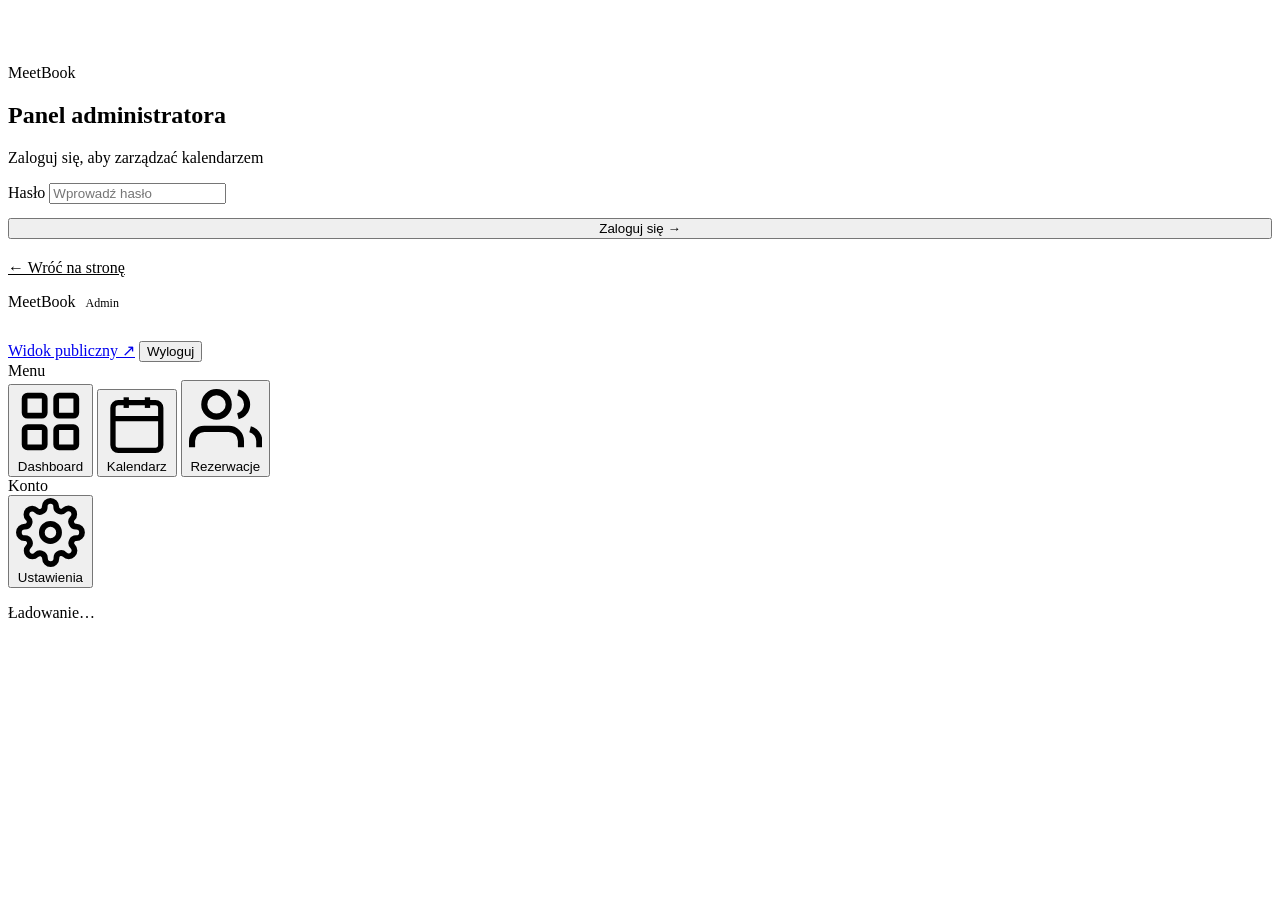
==== admin.html @ 28363630 "Add files via upload" ====
<!DOCTYPE html>
<html lang="pl">
<head>
<meta charset="UTF-8" />
<meta name="viewport" content="width=device-width, initial-scale=1.0" />
<title>MeetBook — Panel admina</title>
<link rel="preconnect" href="https://fonts.googleapis.com" />
<link href="https://fonts.googleapis.com/css2?family=Inter:wght@300;400;500;600;700;800&display=swap" rel="stylesheet" />
<link rel="stylesheet" href="css/style.css" />
</head>
<body>

<!-- ═══ LOGIN SCREEN ═══ -->
<div id="login-screen" class="hidden">
  <div class="login-wrap">
    <div class="login-card">
      <div class="brand">
        <div style="width:44px;height:44px;border-radius:12px;background:var(--blue);display:flex;align-items:center;justify-content:center;margin:0 auto 12px">
          <svg width="22" height="22" fill="none" stroke="white" stroke-width="2.5" viewBox="0 0 24 24"><rect x="3" y="11" width="18" height="11" rx="2" ry="2"/><path d="M7 11V7a5 5 0 0110 0v4"/></svg>
        </div>
        <div class="brand-name">MeetBook</div>
      </div>
      <h2>Panel administratora</h2>
      <p class="sub">Zaloguj się, aby zarządzać kalendarzem</p>

      <div style="display:flex;flex-direction:column;gap:14px">
        <div class="form-group">
          <label class="form-label">Hasło</label>
          <input class="form-input" id="login-pw" type="password"
            placeholder="Wprowadź hasło"
            onkeydown="Admin.handleLoginKey(event)" />
          <span class="form-error hidden" id="login-err"></span>
        </div>
        <button class="btn btn-primary btn-full" onclick="Admin.login()">Zaloguj się →</button>
      </div>

      <p class="muted2 t-xs text-center" style="margin-top:20px">
        <a href="index.html" style="color:var(--text-3)">← Wróć na stronę</a>
      </p>
    </div>
  </div>
</div>

<!-- ═══ ADMIN SCREEN ═══ -->
<div id="admin-screen" class="hidden">

  <nav class="nav">
    <div class="nav-inner">
      <div class="nav-brand"><div class="dot"></div>MeetBook <span style="font-size:12px;font-weight:400;color:var(--text-3);margin-left:6px">Admin</span></div>
      <div class="flex items-center gap-3">
        <div class="flex items-center gap-2">
          <div class="avatar" style="width:30px;height:30px;font-size:12px" id="admin-owner-initials"></div>
          <span class="fw-5 t-sm" id="admin-owner-name"></span>
        </div>
        <a href="book.html" class="btn btn-outline btn-sm" target="_blank">Widok publiczny ↗</a>
        <button class="btn btn-ghost btn-sm" onclick="Admin.logout()">Wyloguj</button>
      </div>
    </div>
  </nav>

  <div class="admin-layout">

    <!-- SIDEBAR -->
    <aside class="admin-sidebar">
      <div class="sidebar-section">Menu</div>

      <button class="sidebar-item" data-page="dashboard" onclick="Admin.renderPage('dashboard')">
        <svg fill="none" stroke="currentColor" stroke-width="2" viewBox="0 0 24 24"><rect x="3" y="3" width="7" height="7" rx="1"/><rect x="14" y="3" width="7" height="7" rx="1"/><rect x="3" y="14" width="7" height="7" rx="1"/><rect x="14" y="14" width="7" height="7" rx="1"/></svg>
        Dashboard
      </button>

      <button class="sidebar-item" data-page="calendar" onclick="Admin.renderPage('calendar')">
        <svg fill="none" stroke="currentColor" stroke-width="2" viewBox="0 0 24 24"><rect x="3" y="4" width="18" height="18" rx="2" ry="2"/><line x1="16" y1="2" x2="16" y2="6"/><line x1="8" y1="2" x2="8" y2="6"/><line x1="3" y1="10" x2="21" y2="10"/></svg>
        Kalendarz
      </button>

      <button class="sidebar-item" data-page="bookings" onclick="Admin.renderPage('bookings')">
        <svg fill="none" stroke="currentColor" stroke-width="2" viewBox="0 0 24 24"><path d="M17 21v-2a4 4 0 00-4-4H5a4 4 0 00-4 4v2"/><circle cx="9" cy="7" r="4"/><path d="M23 21v-2a4 4 0 00-3-3.87M16 3.13a4 4 0 010 7.75"/></svg>
        Rezerwacje
      </button>

      <div class="sidebar-section" style="margin-top:auto">Konto</div>

      <button class="sidebar-item" data-page="settings" onclick="Admin.renderPage('settings')">
        <svg fill="none" stroke="currentColor" stroke-width="2" viewBox="0 0 24 24"><circle cx="12" cy="12" r="3"/><path d="M19.4 15a1.65 1.65 0 00.33 1.82l.06.06a2 2 0 010 2.83 2 2 0 01-2.83 0l-.06-.06a1.65 1.65 0 00-1.82-.33 1.65 1.65 0 00-1 1.51V21a2 2 0 01-4 0v-.09A1.65 1.65 0 009 19.4a1.65 1.65 0 00-1.82.33l-.06.06a2 2 0 01-2.83 0 2 2 0 010-2.83l.06-.06A1.65 1.65 0 004.68 15a1.65 1.65 0 00-1.51-1H3a2 2 0 010-4h.09A1.65 1.65 0 004.6 9a1.65 1.65 0 00-.33-1.82l-.06-.06a2 2 0 010-2.83 2 2 0 012.83 0l.06.06A1.65 1.65 0 009 4.68a1.65 1.65 0 001-1.51V3a2 2 0 014 0v.09a1.65 1.65 0 001 1.51 1.65 1.65 0 001.82-.33l.06-.06a2 2 0 012.83 0 2 2 0 010 2.83l-.06.06A1.65 1.65 0 0019.4 9a1.65 1.65 0 001.51 1H21a2 2 0 010 4h-.09a1.65 1.65 0 00-1.51 1z"/></svg>
        Ustawienia
      </button>
    </aside>

    <!-- MAIN CONTENT -->
    <main class="admin-main" id="admin-content">
      <p class="muted">Ładowanie…</p>
    </main>

  </div>
</div>

<div id="toast-container"></div>

<script src="js/data.js"></script>
<script src="js/admin.js"></script>
</body>
</html>
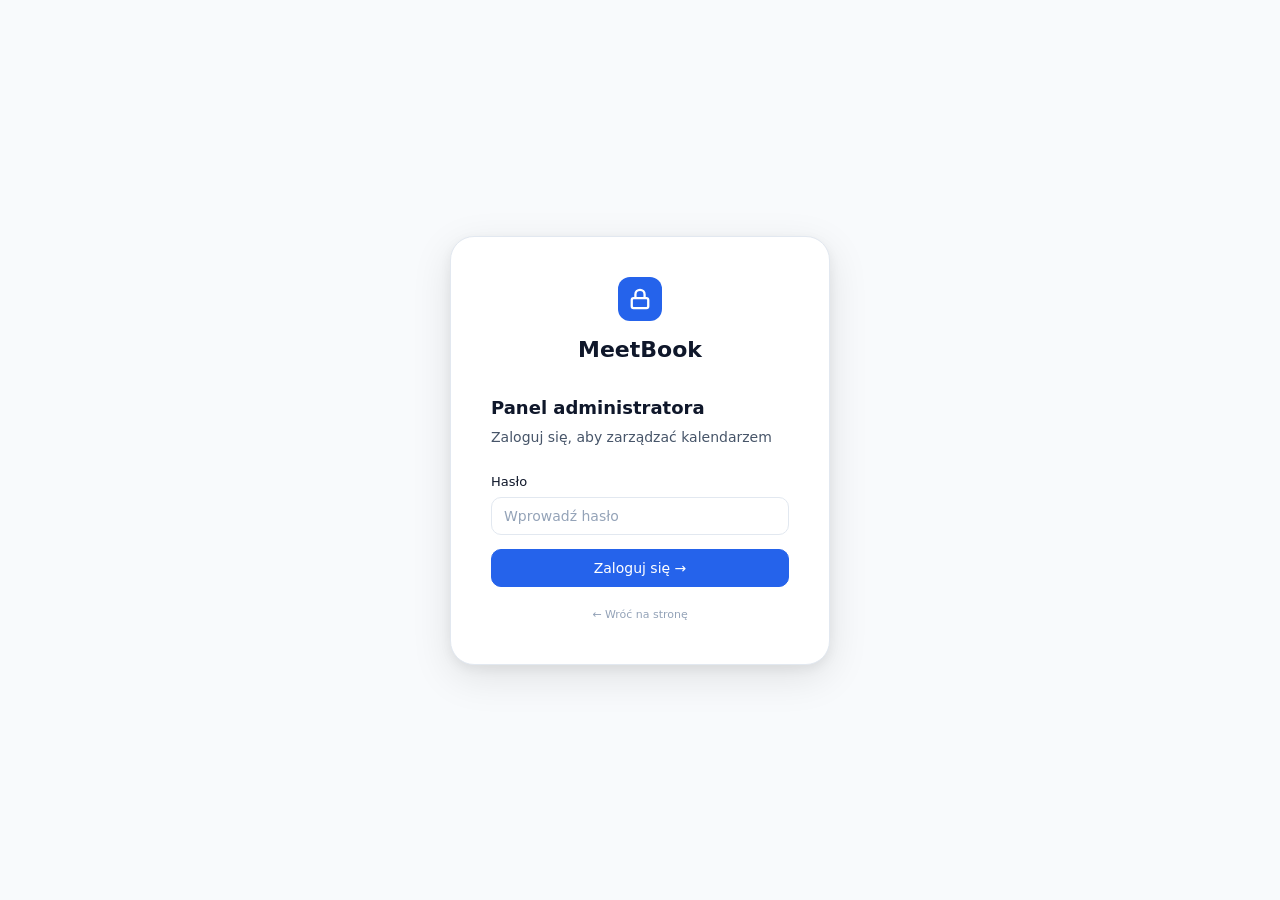
==== commit 6460b301: "Update admin.html" ====
--- a/admin.html
+++ b/admin.html
@@ -6,12 +6,17 @@
 <title>MeetBook — Panel admina</title>
 <link rel="preconnect" href="https://fonts.googleapis.com" />
 <link href="https://fonts.googleapis.com/css2?family=Inter:wght@300;400;500;600;700;800&display=swap" rel="stylesheet" />
-<link rel="stylesheet" href="css/style.css" />
+<link rel="stylesheet" href="style.css" />
+<style>
+  #login-screen { display: block; }
+  #admin-screen { display: none; }
+  .hidden       { display: none !important; }
+</style>
 </head>
 <body>
 
 <!-- ═══ LOGIN SCREEN ═══ -->
-<div id="login-screen" class="hidden">
+<div id="login-screen">
   <div class="login-wrap">
     <div class="login-card">
       <div class="brand">
@@ -42,7 +47,7 @@
 </div>
 
 <!-- ═══ ADMIN SCREEN ═══ -->
-<div id="admin-screen" class="hidden">
+<div id="admin-screen" style="display:none">
 
   <nav class="nav">
     <div class="nav-inner">
@@ -59,8 +64,6 @@
   </nav>
 
   <div class="admin-layout">
-
-    <!-- SIDEBAR -->
     <aside class="admin-sidebar">
       <div class="sidebar-section">Menu</div>
 
@@ -87,17 +90,14 @@
       </button>
     </aside>
 
-    <!-- MAIN CONTENT -->
     <main class="admin-main" id="admin-content">
       <p class="muted">Ładowanie…</p>
     </main>
-
   </div>
 </div>
 
 <div id="toast-container"></div>
-
-<script src="js/data.js"></script>
-<script src="js/admin.js"></script>
+<script src="data.js"></script>
+<script src="admin.js"></script>
 </body>
 </html>
--- a/style.css
+++ b/style.css
@@ -0,0 +1,543 @@
+/* ─── RESET & BASE ─────────────────────────────────── */
+*, *::before, *::after { box-sizing: border-box; margin: 0; padding: 0; }
+
+:root {
+  --blue:        #2563eb;
+  --blue-dark:   #1d4ed8;
+  --blue-light:  #eff6ff;
+  --blue-mid:    #bfdbfe;
+  --blue-muted:  #dbeafe;
+  --text:        #0f172a;
+  --text-2:      #475569;
+  --text-3:      #94a3b8;
+  --border:      #e2e8f0;
+  --border-2:    #cbd5e1;
+  --bg:          #f8fafc;
+  --white:       #ffffff;
+  --green:       #16a34a;
+  --green-light: #dcfce7;
+  --red:         #dc2626;
+  --red-light:   #fee2e2;
+  --amber:       #d97706;
+  --amber-light: #fef3c7;
+  --radius-sm:   6px;
+  --radius:      10px;
+  --radius-lg:   16px;
+  --radius-xl:   24px;
+  --shadow-sm:   0 1px 3px rgba(0,0,0,.06), 0 1px 2px rgba(0,0,0,.04);
+  --shadow:      0 4px 16px rgba(0,0,0,.07), 0 1px 4px rgba(0,0,0,.04);
+  --shadow-lg:   0 12px 40px rgba(0,0,0,.10), 0 4px 12px rgba(0,0,0,.06);
+}
+
+html { font-size: 16px; -webkit-font-smoothing: antialiased; }
+
+body {
+  font-family: 'Inter', system-ui, sans-serif;
+  background: var(--bg);
+  color: var(--text);
+  min-height: 100vh;
+  line-height: 1.5;
+}
+
+a { color: inherit; text-decoration: none; }
+button { font-family: inherit; cursor: pointer; }
+input, textarea, select { font-family: inherit; }
+
+/* ─── TYPOGRAPHY ─────────────────────────────────── */
+.t-xs   { font-size: 11px; }
+.t-sm   { font-size: 13px; }
+.t-base { font-size: 15px; }
+.t-lg   { font-size: 17px; }
+.t-xl   { font-size: 20px; }
+.t-2xl  { font-size: 24px; }
+.t-3xl  { font-size: 30px; }
+.t-4xl  { font-size: 38px; }
+.fw-4   { font-weight: 400; }
+.fw-5   { font-weight: 500; }
+.fw-6   { font-weight: 600; }
+.fw-7   { font-weight: 700; }
+.muted  { color: var(--text-2); }
+.muted2 { color: var(--text-3); }
+.blue   { color: var(--blue); }
+
+/* ─── LAYOUT ─────────────────────────────────── */
+.container  { max-width: 1120px; margin: 0 auto; padding: 0 24px; }
+.container-sm { max-width: 720px; margin: 0 auto; padding: 0 24px; }
+.container-xs { max-width: 520px; margin: 0 auto; padding: 0 24px; }
+
+/* ─── NAV ─────────────────────────────────── */
+.nav {
+  background: var(--white);
+  border-bottom: 1px solid var(--border);
+  position: sticky; top: 0; z-index: 100;
+}
+.nav-inner {
+  max-width: 1120px; margin: 0 auto; padding: 0 24px;
+  height: 60px;
+  display: flex; align-items: center; justify-content: space-between;
+}
+.nav-brand {
+  font-size: 18px; font-weight: 700; color: var(--text);
+  display: flex; align-items: center; gap: 8px;
+}
+.nav-brand .dot {
+  width: 8px; height: 8px; border-radius: 50%; background: var(--blue);
+}
+.nav-links { display: flex; align-items: center; gap: 6px; }
+.nav-link {
+  font-size: 14px; color: var(--text-2); font-weight: 500;
+  padding: 6px 12px; border-radius: var(--radius-sm);
+  transition: all .15s; border: none; background: none;
+}
+.nav-link:hover { background: var(--bg); color: var(--text); }
+.nav-link.active { color: var(--blue); background: var(--blue-light); }
+
+/* ─── BUTTONS ─────────────────────────────────── */
+.btn {
+  display: inline-flex; align-items: center; justify-content: center;
+  gap: 6px; padding: 10px 18px; border-radius: var(--radius);
+  font-size: 14px; font-weight: 500; border: 1.5px solid transparent;
+  transition: all .15s; white-space: nowrap;
+}
+.btn-primary {
+  background: var(--blue); color: white; border-color: var(--blue);
+}
+.btn-primary:hover { background: var(--blue-dark); border-color: var(--blue-dark); transform: translateY(-1px); box-shadow: 0 4px 12px rgba(37,99,235,.25); }
+.btn-primary:active { transform: translateY(0); }
+
+.btn-outline {
+  background: white; color: var(--text); border-color: var(--border-2);
+}
+.btn-outline:hover { border-color: var(--blue); color: var(--blue); background: var(--blue-light); }
+
+.btn-ghost {
+  background: transparent; color: var(--text-2); border-color: transparent;
+}
+.btn-ghost:hover { background: var(--bg); color: var(--text); }
+
+.btn-danger {
+  background: var(--red); color: white; border-color: var(--red);
+}
+.btn-danger:hover { background: #b91c1c; }
+
+.btn-sm { padding: 6px 12px; font-size: 13px; }
+.btn-lg { padding: 13px 24px; font-size: 15px; }
+.btn-full { width: 100%; }
+
+.btn:disabled { opacity: .5; pointer-events: none; }
+
+/* ─── CARDS ─────────────────────────────────── */
+.card {
+  background: var(--white);
+  border: 1px solid var(--border);
+  border-radius: var(--radius-lg);
+  box-shadow: var(--shadow-sm);
+}
+.card-pad { padding: 24px; }
+.card-pad-lg { padding: 32px; }
+
+/* ─── FORM ELEMENTS ─────────────────────────────────── */
+.form-group { display: flex; flex-direction: column; gap: 6px; }
+.form-label {
+  font-size: 13px; font-weight: 500; color: var(--text);
+}
+.form-label .req { color: var(--red); margin-left: 2px; }
+
+.form-input, .form-textarea, .form-select {
+  padding: 10px 12px;
+  border: 1.5px solid var(--border);
+  border-radius: var(--radius);
+  font-size: 14px; color: var(--text);
+  background: var(--white);
+  transition: border-color .15s, box-shadow .15s;
+  outline: none;
+  width: 100%;
+}
+.form-input:focus, .form-textarea:focus, .form-select:focus {
+  border-color: var(--blue);
+  box-shadow: 0 0 0 3px rgba(37,99,235,.1);
+}
+.form-input::placeholder, .form-textarea::placeholder { color: var(--text-3); }
+.form-textarea { resize: vertical; min-height: 90px; line-height: 1.6; }
+.form-error { font-size: 12px; color: var(--red); }
+.form-hint  { font-size: 12px; color: var(--text-3); }
+
+/* ─── BADGE ─────────────────────────────────── */
+.badge {
+  display: inline-flex; align-items: center; gap: 4px;
+  padding: 3px 10px; border-radius: 20px;
+  font-size: 12px; font-weight: 500;
+}
+.badge-blue   { background: var(--blue-light);  color: var(--blue-dark); }
+.badge-green  { background: var(--green-light);  color: var(--green); }
+.badge-red    { background: var(--red-light);    color: var(--red); }
+.badge-amber  { background: var(--amber-light);  color: var(--amber); }
+.badge-gray   { background: var(--bg);           color: var(--text-2); border: 1px solid var(--border); }
+
+/* ─── DIVIDER ─────────────────────────────────── */
+.divider { height: 1px; background: var(--border); margin: 20px 0; }
+
+/* ─── AVATAR ─────────────────────────────────── */
+.avatar {
+  width: 40px; height: 40px; border-radius: 50%;
+  background: var(--blue-light);
+  display: flex; align-items: center; justify-content: center;
+  font-size: 15px; font-weight: 600; color: var(--blue-dark);
+  flex-shrink: 0;
+}
+
+/* ─── TOAST ─────────────────────────────────── */
+#toast-container {
+  position: fixed; bottom: 24px; right: 24px;
+  display: flex; flex-direction: column; gap: 8px;
+  z-index: 9999; pointer-events: none;
+}
+.toast {
+  background: var(--text); color: white;
+  padding: 12px 18px; border-radius: var(--radius);
+  font-size: 14px; box-shadow: var(--shadow-lg);
+  display: flex; align-items: center; gap: 10px;
+  pointer-events: all;
+  animation: slideUp .25s ease;
+  max-width: 320px;
+}
+.toast.success { background: var(--green); }
+.toast.error   { background: var(--red); }
+.toast.warning { background: var(--amber); }
+@keyframes slideUp {
+  from { opacity: 0; transform: translateY(12px); }
+  to   { opacity: 1; transform: translateY(0); }
+}
+
+/* ─── MODAL ─────────────────────────────────── */
+.modal-backdrop {
+  position: fixed; inset: 0;
+  background: rgba(15,23,42,.4);
+  backdrop-filter: blur(2px);
+  display: flex; align-items: center; justify-content: center;
+  z-index: 500; padding: 16px;
+  animation: fadeIn .2s ease;
+}
+@keyframes fadeIn { from { opacity: 0; } to { opacity: 1; } }
+
+.modal-box {
+  background: var(--white);
+  border-radius: var(--radius-xl);
+  box-shadow: var(--shadow-lg);
+  width: 100%; max-width: 440px;
+  padding: 28px;
+  animation: scaleIn .2s ease;
+}
+@keyframes scaleIn {
+  from { opacity: 0; transform: scale(.96); }
+  to   { opacity: 1; transform: scale(1); }
+}
+.modal-header {
+  display: flex; align-items: flex-start; justify-content: space-between;
+  margin-bottom: 20px;
+}
+.modal-title { font-size: 17px; font-weight: 600; }
+.modal-close {
+  background: none; border: none; font-size: 20px;
+  color: var(--text-3); cursor: pointer; line-height: 1;
+  padding: 2px 6px; border-radius: var(--radius-sm);
+}
+.modal-close:hover { background: var(--bg); color: var(--text); }
+.modal-actions { display: flex; gap: 8px; margin-top: 20px; justify-content: flex-end; }
+
+/* ─── STAT CARDS ─────────────────────────────────── */
+.stats-grid {
+  display: grid;
+  grid-template-columns: repeat(auto-fit, minmax(160px, 1fr));
+  gap: 12px;
+  margin-bottom: 24px;
+}
+.stat-card {
+  background: var(--white);
+  border: 1px solid var(--border);
+  border-radius: var(--radius-lg);
+  padding: 20px;
+  box-shadow: var(--shadow-sm);
+}
+.stat-value { font-size: 28px; font-weight: 700; line-height: 1; margin-bottom: 4px; }
+.stat-label { font-size: 13px; color: var(--text-2); }
+.stat-value.blue  { color: var(--blue); }
+.stat-value.green { color: var(--green); }
+.stat-value.red   { color: var(--red); }
+.stat-value.amber { color: var(--amber); }
+
+/* ─── CALENDAR ─────────────────────────────────── */
+.cal-wrap { user-select: none; }
+.cal-header {
+  display: flex; align-items: center; justify-content: space-between;
+  margin-bottom: 14px;
+}
+.cal-title { font-size: 15px; font-weight: 600; }
+.cal-nav {
+  background: none; border: 1.5px solid var(--border);
+  border-radius: var(--radius-sm); width: 32px; height: 32px;
+  display: flex; align-items: center; justify-content: center;
+  cursor: pointer; font-size: 16px; color: var(--text-2);
+  transition: all .15s;
+}
+.cal-nav:hover { border-color: var(--blue); color: var(--blue); background: var(--blue-light); }
+
+.cal-grid {
+  display: grid; grid-template-columns: repeat(7, 1fr);
+  gap: 2px;
+}
+.cal-day-name {
+  text-align: center; font-size: 11px; font-weight: 600;
+  color: var(--text-3); text-transform: uppercase;
+  padding: 4px 0 8px;
+}
+.cal-day {
+  aspect-ratio: 1;
+  display: flex; align-items: center; justify-content: center;
+  font-size: 13px; border-radius: var(--radius-sm);
+  cursor: pointer; transition: all .12s; position: relative;
+  color: var(--text);
+}
+.cal-day:hover:not(.empty):not(.past) { background: var(--blue-light); color: var(--blue); }
+.cal-day.today { font-weight: 700; color: var(--blue); }
+.cal-day.selected { background: var(--blue) !important; color: white !important; font-weight: 600; }
+.cal-day.past { color: var(--text-3); pointer-events: none; }
+.cal-day.empty { pointer-events: none; }
+.cal-day.has-events::after {
+  content: '';
+  position: absolute; bottom: 3px; left: 50%; transform: translateX(-50%);
+  width: 4px; height: 4px; border-radius: 50%; background: var(--blue);
+}
+.cal-day.selected.has-events::after { background: rgba(255,255,255,.7); }
+
+/* ─── TIME SLOTS ─────────────────────────────────── */
+.slots-list { display: flex; flex-direction: column; gap: 4px; }
+
+.slot-row {
+  display: flex; align-items: center; gap: 10px;
+  padding: 4px 0;
+  border-bottom: 1px solid var(--border);
+}
+.slot-row:last-child { border-bottom: none; }
+.slot-time {
+  width: 52px; font-size: 13px; font-weight: 500;
+  color: var(--text-2); flex-shrink: 0; text-align: right;
+}
+
+/* Public slot */
+.slot-btn {
+  flex: 1; padding: 10px 14px; border-radius: var(--radius);
+  font-size: 14px; font-weight: 500; border: 1.5px solid transparent;
+  cursor: pointer; text-align: left; transition: all .15s;
+  display: flex; align-items: center; justify-content: space-between;
+}
+.slot-btn.free {
+  background: var(--white); border-color: var(--border);
+  color: var(--text);
+}
+.slot-btn.free:hover {
+  border-color: var(--blue); background: var(--blue-light);
+  color: var(--blue); transform: translateX(2px);
+}
+.slot-btn.free .slot-arrow { opacity: 0; transition: opacity .15s; }
+.slot-btn.free:hover .slot-arrow { opacity: 1; }
+
+.slot-btn.taken {
+  background: var(--bg); border-color: var(--border);
+  color: var(--text-3); cursor: default;
+}
+
+/* Admin slot */
+.slot-event {
+  flex: 1; padding: 10px 14px; border-radius: var(--radius);
+  font-size: 13px; display: flex; align-items: center;
+  justify-content: space-between;
+}
+.slot-event.real  { background: var(--green-light); border-left: 3px solid var(--green); }
+.slot-event.fake  { background: var(--red-light);   border-left: 3px solid var(--red); }
+.slot-event-info  { display: flex; flex-direction: column; gap: 1px; }
+.slot-event-title { font-weight: 500; font-size: 13px; }
+.slot-event-sub   { font-size: 12px; opacity: .7; }
+.slot-event-actions { display: flex; gap: 6px; }
+
+.slot-add {
+  flex: 1; padding: 10px 14px; border-radius: var(--radius);
+  font-size: 13px; color: var(--text-3); border: 1.5px dashed var(--border);
+  background: transparent; cursor: pointer; text-align: left;
+  transition: all .15s;
+}
+.slot-add:hover { border-color: var(--blue); color: var(--blue); background: var(--blue-light); }
+
+/* ─── BOOKING FORM ─────────────────────────────────── */
+.booking-panel {
+  background: var(--white);
+  border: 1px solid var(--border);
+  border-radius: var(--radius-xl);
+  box-shadow: var(--shadow-lg);
+  padding: 32px;
+  max-width: 440px;
+}
+.booking-panel .host-info {
+  display: flex; align-items: center; gap: 14px; margin-bottom: 24px;
+}
+.booking-panel .host-name { font-size: 16px; font-weight: 600; }
+.booking-panel .host-role { font-size: 13px; color: var(--text-2); }
+.booking-panel .meeting-chip {
+  display: flex; align-items: center; gap: 6px;
+  font-size: 13px; color: var(--text-2); margin-bottom: 6px;
+}
+.booking-panel .meeting-chip svg { color: var(--blue); }
+
+/* ─── SUCCESS STATE ─────────────────────────────────── */
+.success-box {
+  text-align: center; padding: 40px 24px;
+}
+.success-icon {
+  width: 64px; height: 64px; border-radius: 50%;
+  background: var(--green-light);
+  display: flex; align-items: center; justify-content: center;
+  margin: 0 auto 20px;
+  font-size: 28px;
+}
+.success-box h2 { font-size: 22px; font-weight: 700; margin-bottom: 8px; }
+.success-box p  { font-size: 15px; color: var(--text-2); margin-bottom: 4px; }
+
+/* ─── ADMIN LAYOUT ─────────────────────────────────── */
+.admin-layout {
+  display: grid;
+  grid-template-columns: 280px 1fr;
+  gap: 0;
+  min-height: calc(100vh - 60px);
+}
+.admin-sidebar {
+  background: var(--white);
+  border-right: 1px solid var(--border);
+  padding: 24px 16px;
+  display: flex; flex-direction: column; gap: 6px;
+}
+.sidebar-section { font-size: 11px; font-weight: 600; color: var(--text-3); text-transform: uppercase; letter-spacing: .05em; padding: 12px 10px 4px; }
+.sidebar-item {
+  display: flex; align-items: center; gap: 10px;
+  padding: 9px 12px; border-radius: var(--radius);
+  font-size: 14px; font-weight: 500; color: var(--text-2);
+  cursor: pointer; transition: all .15s;
+  border: none; background: none; width: 100%; text-align: left;
+}
+.sidebar-item:hover { background: var(--bg); color: var(--text); }
+.sidebar-item.active { background: var(--blue-light); color: var(--blue); }
+.sidebar-item svg { width: 16px; height: 16px; flex-shrink: 0; }
+
+.admin-main { padding: 28px 32px; overflow-y: auto; }
+.admin-main h1 { font-size: 22px; font-weight: 700; margin-bottom: 4px; }
+.admin-main .page-sub { font-size: 14px; color: var(--text-2); margin-bottom: 24px; }
+
+/* ─── TABLE ─────────────────────────────────── */
+.table-wrap { overflow-x: auto; }
+table { width: 100%; border-collapse: collapse; font-size: 14px; }
+thead th {
+  text-align: left; font-size: 12px; font-weight: 600;
+  color: var(--text-3); text-transform: uppercase; letter-spacing: .04em;
+  padding: 10px 14px; border-bottom: 1px solid var(--border);
+}
+tbody td { padding: 12px 14px; border-bottom: 1px solid var(--border); }
+tbody tr:last-child td { border-bottom: none; }
+tbody tr:hover td { background: var(--bg); }
+
+/* ─── TOGGLE ─────────────────────────────────── */
+.toggle-wrap { display: flex; background: var(--bg); border: 1px solid var(--border); border-radius: var(--radius); padding: 3px; gap: 2px; }
+.toggle-btn {
+  flex: 1; padding: 7px 14px; border-radius: var(--radius-sm);
+  font-size: 13px; font-weight: 500; color: var(--text-2);
+  border: none; background: none; cursor: pointer; transition: all .15s;
+}
+.toggle-btn.active { background: var(--white); color: var(--text); box-shadow: var(--shadow-sm); }
+
+/* ─── LANDING PAGE ─────────────────────────────────── */
+.hero {
+  padding: 80px 24px 64px;
+  text-align: center;
+  max-width: 700px; margin: 0 auto;
+}
+.hero-badge {
+  display: inline-flex; align-items: center; gap: 6px;
+  background: var(--blue-light); color: var(--blue-dark);
+  border: 1px solid var(--blue-mid);
+  padding: 5px 14px; border-radius: 20px;
+  font-size: 13px; font-weight: 500;
+  margin-bottom: 24px;
+}
+.hero h1 {
+  font-size: 42px; font-weight: 800; line-height: 1.15;
+  letter-spacing: -.02em; margin-bottom: 16px;
+  color: var(--text);
+}
+.hero h1 span { color: var(--blue); }
+.hero p { font-size: 18px; color: var(--text-2); margin-bottom: 32px; line-height: 1.6; }
+.hero-cta { display: flex; gap: 12px; justify-content: center; flex-wrap: wrap; }
+
+.features-grid {
+  display: grid;
+  grid-template-columns: repeat(auto-fit, minmax(280px, 1fr));
+  gap: 16px; padding: 0 24px 64px;
+  max-width: 1000px; margin: 0 auto;
+}
+.feature-card {
+  background: var(--white); border: 1px solid var(--border);
+  border-radius: var(--radius-lg); padding: 24px;
+  box-shadow: var(--shadow-sm);
+}
+.feature-icon {
+  width: 40px; height: 40px; border-radius: var(--radius);
+  background: var(--blue-light);
+  display: flex; align-items: center; justify-content: center;
+  font-size: 18px; margin-bottom: 14px;
+}
+.feature-card h3 { font-size: 15px; font-weight: 600; margin-bottom: 6px; }
+.feature-card p  { font-size: 14px; color: var(--text-2); line-height: 1.6; }
+
+/* ─── UTIL ─────────────────────────────────── */
+.flex   { display: flex; }
+.flex-col { display: flex; flex-direction: column; }
+.items-center { align-items: center; }
+.justify-between { justify-content: space-between; }
+.justify-center  { justify-content: center; }
+.gap-2  { gap: 8px; }
+.gap-3  { gap: 12px; }
+.gap-4  { gap: 16px; }
+.gap-6  { gap: 24px; }
+.w-full { width: 100%; }
+.mt-1   { margin-top: 4px; }
+.mt-2   { margin-top: 8px; }
+.mt-4   { margin-top: 16px; }
+.mt-6   { margin-top: 24px; }
+.mb-2   { margin-bottom: 8px; }
+.mb-4   { margin-bottom: 16px; }
+.mb-6   { margin-bottom: 24px; }
+.hidden { display: none !important; }
+.text-center { text-align: center; }
+
+/* ─── RESPONSIVE ─────────────────────────────────── */
+@media (max-width: 768px) {
+  .admin-layout { grid-template-columns: 1fr; }
+  .admin-sidebar { display: none; }
+  .admin-main { padding: 20px 16px; }
+  .hero h1 { font-size: 28px; }
+  .hero { padding: 48px 16px 40px; }
+  .stats-grid { grid-template-columns: repeat(2, 1fr); }
+  .booking-panel { padding: 24px 16px; }
+}
+
+/* ─── LOGIN ─────────────────────────────────── */
+.login-wrap {
+  min-height: 100vh; display: flex; align-items: center; justify-content: center;
+  background: var(--bg); padding: 24px;
+}
+.login-card {
+  background: var(--white); border: 1px solid var(--border);
+  border-radius: var(--radius-xl); box-shadow: var(--shadow-lg);
+  padding: 40px; width: 100%; max-width: 380px;
+}
+.login-card .brand { text-align: center; margin-bottom: 28px; }
+.login-card .brand-name { font-size: 22px; font-weight: 800; color: var(--text); }
+.login-card h2 { font-size: 18px; font-weight: 700; margin-bottom: 6px; }
+.login-card .sub { font-size: 14px; color: var(--text-2); margin-bottom: 24px; }
